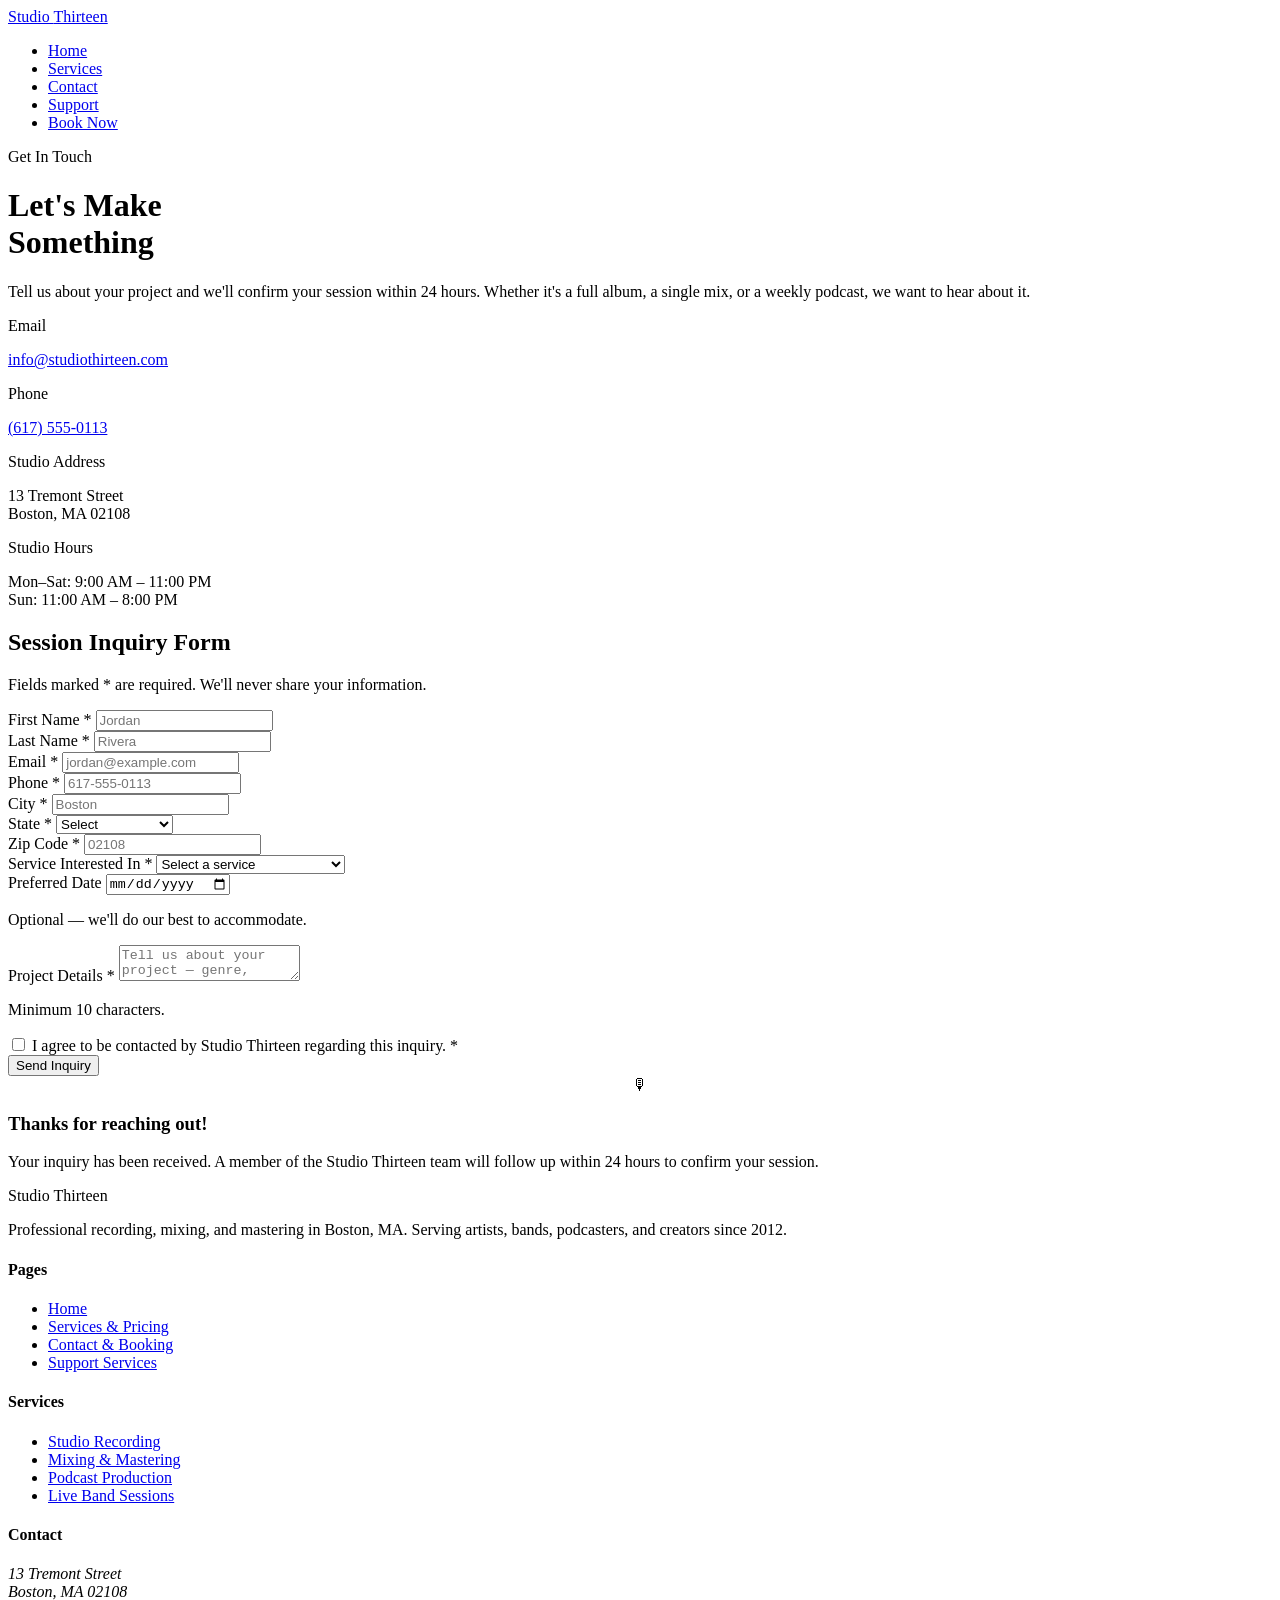
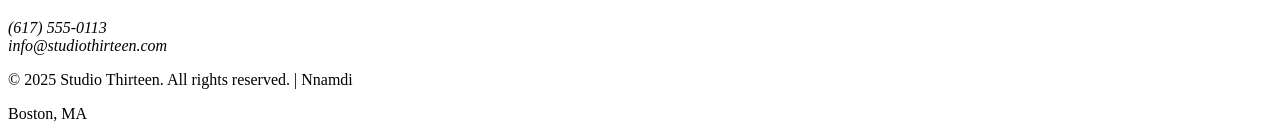
==== contact.html @ 15be1de4 "Add files via upload" ====
<!DOCTYPE html>
<html lang="en">
<head>
  <meta charset="UTF-8" />
  <meta name="viewport" content="width=device-width, initial-scale=1.0" />
  <title>Contact &amp; Booking — Studio Thirteen</title>
  <link rel="stylesheet" href="css/style.css" />
</head>
<body>

  <!-- ===================== NAV ===================== -->
  <nav>
    <div class="nav-inner">
      <a href="index.html" class="nav-logo">Studio <span>Thirteen</span></a>
      <ul>
        <li><a href="index.html">Home</a></li>
        <li><a href="services.html">Services</a></li>
        <li><a href="contact.html" class="active">Contact</a></li>
        <li><a href="support.html">Support</a></li>
        <li><a href="contact.html" class="nav-cta">Book Now</a></li>
      </ul>
    </div>
  </nav>

  <!-- ===================== CONTACT HERO / BACKDROP ===================== -->
  <header class="contact-hero">
    <div class="hero-bg" style="background-image: url('images/CONTACT.jpg');"></div>
    <div class="hero-overlay"></div>

    <div class="contact-hero-content">

      <!-- Intro + contact details -->
      <div class="contact-intro">
        <p class="hero-eyebrow">Get In Touch</p>
        <h1 class="hero-title">Let's Make<br /><span class="accent">Something</span></h1>
        <p class="hero-sub">
          Tell us about your project and we'll confirm your session within 24 hours. Whether it's a full album, a single mix, or a weekly podcast, we want to hear about it.
        </p>

        <div class="contact-details">
          <div class="contact-details-item">
            <p class="contact-details-label">Email</p>
            <a href="mailto:info@studiothirteen.com">info@studiothirteen.com</a>
          </div>
          <div class="contact-details-item">
            <p class="contact-details-label">Phone</p>
            <a href="tel:+16175550113">(617) 555-0113</a>
          </div>
          <div class="contact-details-item">
            <p class="contact-details-label">Studio Address</p>
            <p>13 Tremont Street<br />Boston, MA 02108</p>
          </div>
          <div class="contact-details-item">
            <p class="contact-details-label">Studio Hours</p>
            <p>Mon–Sat: 9:00 AM – 11:00 PM<br />Sun: 11:00 AM – 8:00 PM</p>
          </div>
        </div>
      </div>

      <!-- Contact form card -->
      <div class="contact-form-card">
        <h2>Session Inquiry Form</h2>
        <p class="form-sub">Fields marked <span class="req">*</span> are required. We'll never share your information.</p>

        <form id="contact-form" novalidate>

          <div class="form-row">
            <div class="form-group">
              <label for="first-name">First Name <span class="req">*</span></label>
              <input
                type="text"
                id="first-name"
                name="first-name"
                placeholder="Jordan"
                pattern="[A-Za-z' -]{2,40}"
                title="Enter a first name using letters, spaces, apostrophes, or hyphens only (2–40 characters)."
                required
              />
            </div>
            <div class="form-group">
              <label for="last-name">Last Name <span class="req">*</span></label>
              <input
                type="text"
                id="last-name"
                name="last-name"
                placeholder="Rivera"
                pattern="[A-Za-z' -]{2,40}"
                title="Enter a last name using letters, spaces, apostrophes, or hyphens only (2–40 characters)."
                required
              />
            </div>
          </div>

          <div class="form-row">
            <div class="form-group">
              <label for="email">Email <span class="req">*</span></label>
              <input
                type="email"
                id="email"
                name="email"
                placeholder="jordan@example.com"
                required
              />
            </div>
            <div class="form-group">
              <label for="phone">Phone <span class="req">*</span></label>
              <input
                type="tel"
                id="phone"
                name="phone"
                placeholder="617-555-0113"
                pattern="[0-9]{3}-[0-9]{3}-[0-9]{4}"
                title="Enter a phone number in the format 617-555-0113."
                required
              />
            </div>
          </div>

          <div class="form-row">
            <div class="form-group">
              <label for="city">City <span class="req">*</span></label>
              <input
                type="text"
                id="city"
                name="city"
                placeholder="Boston"
                pattern="[A-Za-z' -]{2,50}"
                title="Enter a city name using letters, spaces, apostrophes, or hyphens only."
                required
              />
            </div>
            <div class="form-group">
              <label for="state">State <span class="req">*</span></label>
              <select id="state" name="state" required>
                <option value="" disabled selected>Select</option>
                <option value="MA">Massachusetts</option>
                <option value="RI">Rhode Island</option>
                <option value="NH">New Hampshire</option>
                <option value="CT">Connecticut</option>
                <option value="ME">Maine</option>
                <option value="VT">Vermont</option>
                <option value="NY">New York</option>
                <option value="OTHER">Other</option>
              </select>
            </div>
            <div class="form-group">
              <label for="zip">Zip Code <span class="req">*</span></label>
              <input
                type="text"
                id="zip"
                name="zip"
                placeholder="02108"
                pattern="[0-9]{5}(-[0-9]{4})?"
                title="Enter a 5-digit zip code, or ZIP+4 (e.g. 02108 or 02108-1234)."
                required
              />
            </div>
          </div>

          <div class="form-row">
            <div class="form-group">
              <label for="service">Service Interested In <span class="req">*</span></label>
              <select id="service" name="service" required>
                <option value="" disabled selected>Select a service</option>
                <option value="recording">Studio Recording Session</option>
                <option value="mixing">Mixing &amp; Mastering</option>
                <option value="vocal">Vocal &amp; Instrument Tracking</option>
                <option value="podcast">Podcast Production</option>
                <option value="live-band">Live Band Session</option>
                <option value="other">Something Else</option>
              </select>
            </div>
            <div class="form-group">
              <label for="pref-date">Preferred Date</label>
              <input type="date" id="pref-date" name="pref-date" />
              <p class="form-hint">Optional — we'll do our best to accommodate.</p>
            </div>
          </div>

          <div class="form-row">
            <div class="form-group full">
              <label for="message">Project Details <span class="req">*</span></label>
              <textarea
                id="message"
                name="message"
                placeholder="Tell us about your project — genre, number of tracks, timeline, anything else we should know."
                minlength="10"
                maxlength="800"
                required
              ></textarea>
              <p class="form-hint">Minimum 10 characters.</p>
            </div>
          </div>

          <div class="form-checkbox">
            <input type="checkbox" id="consent" name="consent" required />
            <label for="consent">I agree to be contacted by Studio Thirteen regarding this inquiry. <span class="req">*</span></label>
          </div>

          <button type="submit" class="btn btn-primary">Send Inquiry</button>
        </form>

        <div class="form-success" id="form-success">
          <div class="why-icon" style="text-align:center;">🎙</div>
          <h3>Thanks for reaching out!</h3>
          <p>Your inquiry has been received. A member of the Studio Thirteen team will follow up within 24 hours to confirm your session.</p>
        </div>
      </div>

    </div>
  </header>

  <!-- ===================== FOOTER ===================== -->
  <footer>
    <div class="footer-inner">
      <div class="footer-brand">
        <p class="nav-logo">Studio <span style="color: var(--color-gold);">Thirteen</span></p>
        <p>Professional recording, mixing, and mastering in Boston, MA. Serving artists, bands, podcasters, and creators since 2012.</p>
      </div>
      <div class="footer-col">
        <h4>Pages</h4>
        <ul>
          <li><a href="index.html">Home</a></li>
          <li><a href="services.html">Services &amp; Pricing</a></li>
          <li><a href="contact.html">Contact &amp; Booking</a></li>
          <li><a href="support.html">Support Services</a></li>
        </ul>
      </div>
      <div class="footer-col">
        <h4>Services</h4>
        <ul>
          <li><a href="services.html">Studio Recording</a></li>
          <li><a href="services.html">Mixing &amp; Mastering</a></li>
          <li><a href="services.html">Podcast Production</a></li>
          <li><a href="services.html">Live Band Sessions</a></li>
        </ul>
      </div>
      <div class="footer-col">
        <h4>Contact</h4>
        <address>
          13 Tremont Street<br />
          Boston, MA 02108<br /><br />
          (617) 555-0113<br />
          info@studiothirteen.com
        </address>
      </div>
    </div>
    <div class="footer-bottom">
      <p>&copy; 2025 Studio Thirteen. All rights reserved. | Nnamdi</p>
      <p>Boston, MA</p>
    </div>
  </footer>

  <!-- ===================== JS: auto-capitalize + submit handling ===================== -->
  <script>
    // Auto-capitalize the first letter of name/city fields as the visitor types.
    // This is a formatting convenience only — actual field VALIDATION is handled
    // entirely by native HTML5 attributes (required, pattern, type, minlength/maxlength).
    ['first-name', 'last-name', 'city'].forEach(function (id) {
      var field = document.getElementById(id);
      field.addEventListener('input', function (e) {
        var val = e.target.value;
        if (val.length > 0) {
          e.target.value = val.charAt(0).toUpperCase() + val.slice(1);
        }
      });
    });

    // Set the minimum selectable date on the date picker to today.
    var prefDate = document.getElementById('pref-date');
    var today = new Date().toISOString().split('T')[0];
    prefDate.setAttribute('min', today);

    // Native HTML5 validation runs automatically on submit. If everything
    // is valid, we intercept just to show a friendly confirmation message
    // in place of the form (no backend is wired up for this class project).
    var form = document.getElementById('contact-form');
    form.addEventListener('submit', function (e) {
      e.preventDefault();
      if (form.checkValidity()) {
        form.style.display = 'none';
        document.getElementById('form-success').classList.add('visible');
      } else {
        form.reportValidity();
      }
    });
  </script>

</body>
</html>
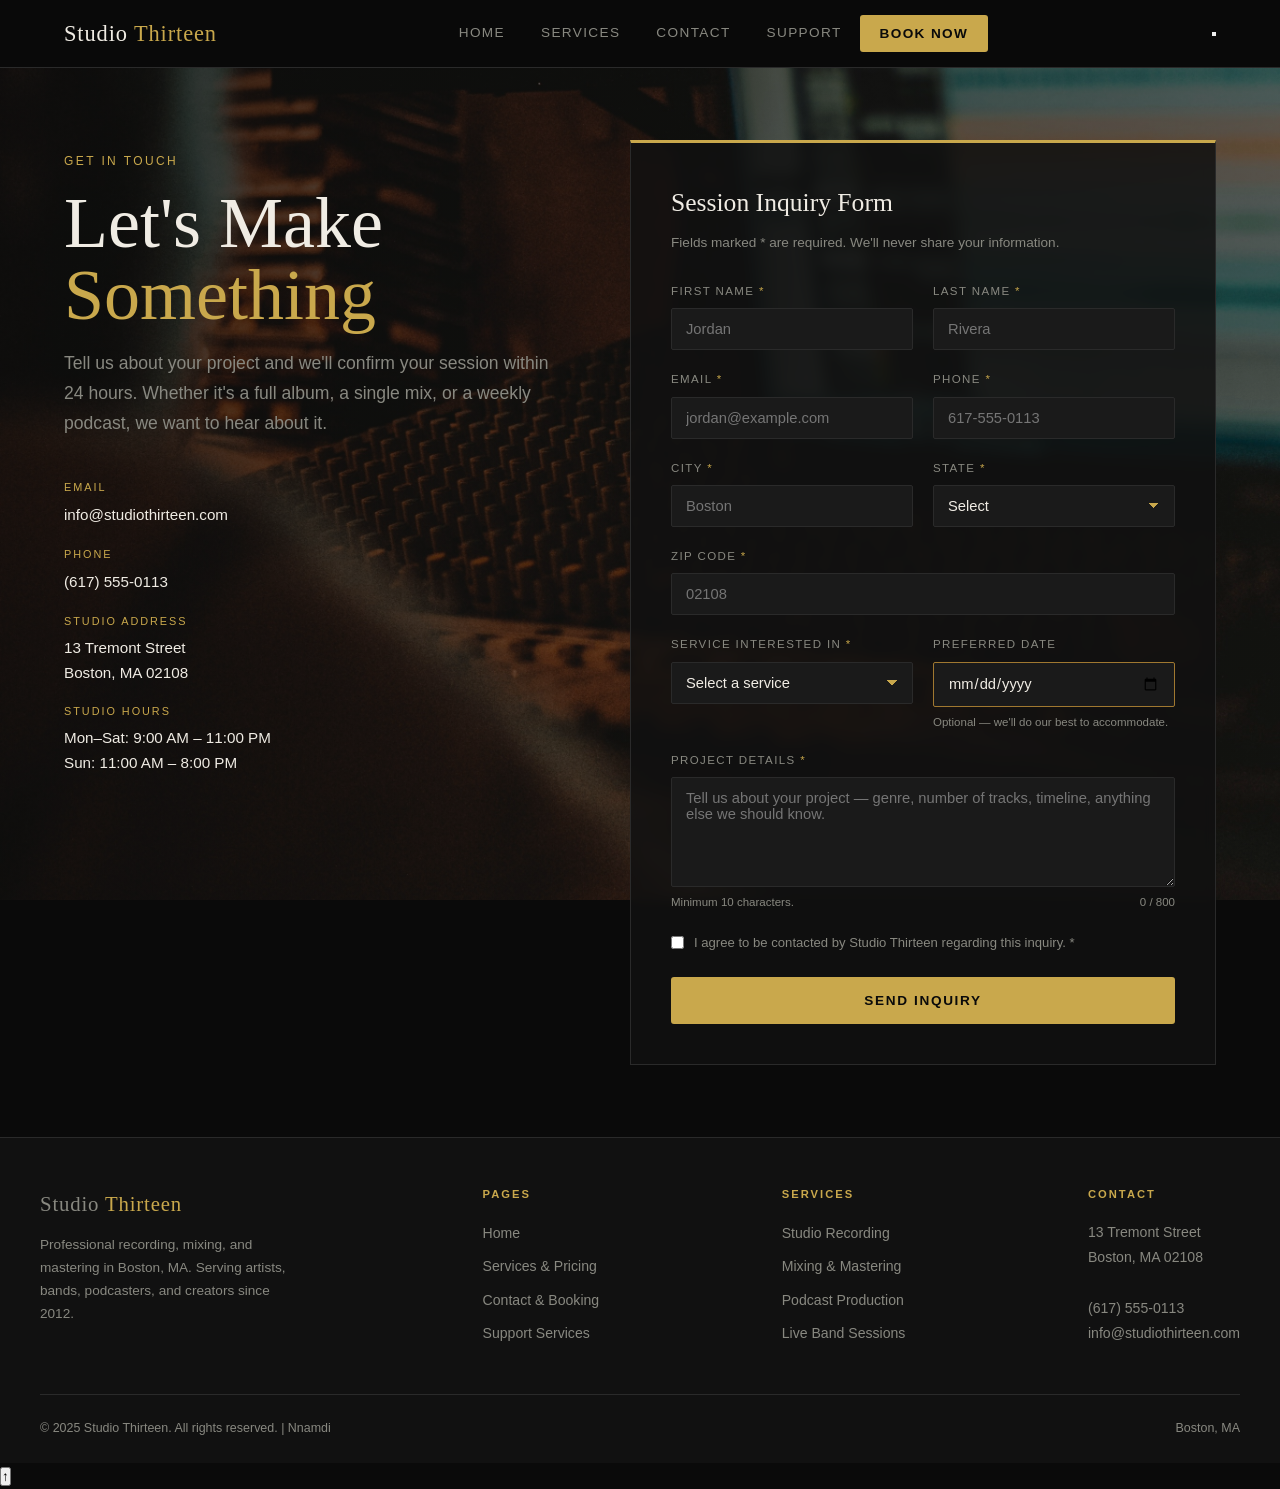
==== commit 9fd5bd27: "Add files via upload" ====
--- a/contact.html
+++ b/contact.html
@@ -15,10 +15,15 @@
       <ul>
         <li><a href="index.html">Home</a></li>
         <li><a href="services.html">Services</a></li>
-        <li><a href="contact.html" class="active">Contact</a></li>
+        <li><a href="contact.html">Contact</a></li>
         <li><a href="support.html">Support</a></li>
         <li><a href="contact.html" class="nav-cta">Book Now</a></li>
       </ul>
+      <button class="nav-toggle" aria-label="Toggle navigation menu" aria-expanded="false">
+        <span></span>
+        <span></span>
+        <span></span>
+      </button>
     </div>
   </nav>
 
@@ -188,7 +193,10 @@
                 maxlength="800"
                 required
               ></textarea>
-              <p class="form-hint">Minimum 10 characters.</p>
+              <p class="form-hint">
+                Minimum 10 characters.
+                <span id="message-count" style="float:right;">0 / 800</span>
+              </p>
             </div>
           </div>
 
@@ -246,10 +254,15 @@
       </div>
     </div>
     <div class="footer-bottom">
-      <p>&copy; 2025 Studio Thirteen. All rights reserved. | Nnamdi</p>
+      <p>&copy; <span id="current-year">2025</span> Studio Thirteen. All rights reserved. | Nnamdi</p>
       <p>Boston, MA</p>
     </div>
   </footer>
+
+  <button id="back-to-top" aria-label="Back to top">↑</button>
+
+  <script src="js/nav.js"></script>
+  <script src="js/site.js"></script>
 
   <!-- ===================== JS: auto-capitalize + submit handling ===================== -->
   <script>
--- a/css/style.css
+++ b/css/style.css
@@ -0,0 +1,1170 @@
+/* ============================================================
+   Studio Thirteen — style.css
+   External stylesheet linked by all pages
+   ============================================================ */
+
+/* ---------- CSS Custom Properties (variables) ---------- */
+:root {
+  --color-bg:        #0a0a0a;
+  --color-surface:   #111111;
+  --color-surface2:  #1a1a1a;
+  --color-border:    #2a2a2a;
+  --color-gold:      #c9a84c;
+  --color-gold-dim:  #a07830;
+  --color-text:      #f0ece4;
+  --color-muted:     #888880;
+  --color-white:     #ffffff;
+
+  --font-display: 'Georgia', serif;
+  --font-body:    'Arial', sans-serif;
+
+  --nav-height: 68px;
+  --max-width:  1200px;
+  --section-pad: 80px 24px;
+}
+
+/* ---------- Reset ---------- */
+*, *::before, *::after {
+  box-sizing: border-box;
+  margin: 0;
+  padding: 0;
+}
+
+html {
+  scroll-behavior: smooth;
+}
+
+body {
+  background-color: var(--color-bg);
+  color: var(--color-text);
+  font-family: var(--font-body);
+  font-size: 16px;
+  line-height: 1.6;
+}
+
+img {
+  display: block;
+  max-width: 100%;
+  height: auto;
+}
+
+a {
+  color: inherit;
+  text-decoration: none;
+}
+
+/* ---------- NAV — unordered list styled with CSS ---------- */
+nav {
+  position: sticky;
+  top: 0;
+  z-index: 100;
+  background-color: rgba(10, 10, 10, 0.96);
+  border-bottom: 1px solid var(--color-border);
+  height: var(--nav-height);
+}
+
+nav .nav-inner {
+  max-width: var(--max-width);
+  margin: 0 auto;
+  padding: 0 24px;
+  height: 100%;
+  display: flex;
+  align-items: center;
+  justify-content: space-between;
+}
+
+nav .nav-logo {
+  font-family: var(--font-display);
+  font-size: 1.4rem;
+  letter-spacing: 0.04em;
+  color: var(--color-text);
+}
+
+nav .nav-logo span {
+  color: var(--color-gold);
+}
+
+/* Nav links as a styled unordered list */
+nav ul {
+  list-style: none;
+  display: flex;
+  gap: 0;
+  align-items: center;
+}
+
+nav ul li a {
+  display: block;
+  padding: 8px 18px;
+  font-size: 0.85rem;
+  letter-spacing: 0.1em;
+  text-transform: uppercase;
+  color: var(--color-muted);
+  border-bottom: 2px solid transparent;
+  transition: color 0.25s ease, border-color 0.25s ease;
+}
+
+/* Interactive hyperlinks using CSS pseudo-classes */
+nav ul li a:hover {
+  color: var(--color-text);
+  border-bottom-color: var(--color-gold);
+}
+
+nav ul li a:focus {
+  outline: 2px solid var(--color-gold);
+  outline-offset: 2px;
+  color: var(--color-text);
+}
+
+nav ul li a.active {
+  color: var(--color-gold);
+  border-bottom-color: var(--color-gold);
+}
+
+nav .nav-cta {
+  background-color: var(--color-gold);
+  color: var(--color-bg) !important;
+  border-radius: 3px;
+  padding: 8px 20px !important;
+  font-weight: bold;
+  border-bottom: none !important;
+  transition: background-color 0.25s ease !important;
+}
+
+nav .nav-cta:hover {
+  background-color: var(--color-white) !important;
+  border-bottom: none !important;
+}
+
+/* ---------- HERO / BANNER ---------- */
+.hero {
+  position: relative;
+  width: 100%;
+  min-height: 88vh;
+  display: flex;
+  align-items: flex-end;
+  overflow: hidden;
+}
+
+.hero-bg {
+  position: absolute;
+  inset: 0;
+  background-size: cover;
+  background-position: center;
+  filter: brightness(0.45);
+  transition: transform 8s ease;
+}
+
+.hero:hover .hero-bg {
+  transform: scale(1.03);
+}
+
+.hero-overlay {
+  position: absolute;
+  inset: 0;
+  background: linear-gradient(
+    to top,
+    rgba(10,10,10,0.95) 0%,
+    rgba(10,10,10,0.3) 60%,
+    transparent 100%
+  );
+}
+
+.hero-content {
+  position: relative;
+  z-index: 2;
+  max-width: var(--max-width);
+  width: 100%;
+  margin: 0 auto;
+  padding: 60px 24px;
+}
+
+.hero-eyebrow {
+  font-size: 0.75rem;
+  letter-spacing: 0.2em;
+  text-transform: uppercase;
+  color: var(--color-gold);
+  margin-bottom: 16px;
+}
+
+.hero-title {
+  font-family: var(--font-display);
+  font-size: clamp(3rem, 8vw, 7rem);
+  line-height: 1.0;
+  font-weight: normal;
+  color: var(--color-text);
+  margin-bottom: 20px;
+}
+
+.hero-title .accent {
+  color: var(--color-gold);
+}
+
+.hero-sub {
+  font-size: 1.1rem;
+  color: var(--color-muted);
+  max-width: 500px;
+  margin-bottom: 36px;
+  line-height: 1.7;
+}
+
+/* Page-level banners (non-hero pages) */
+.page-banner {
+  position: relative;
+  width: 100%;
+  min-height: 320px;
+  display: flex;
+  align-items: flex-end;
+  overflow: hidden;
+}
+
+.page-banner .hero-bg {
+  filter: brightness(0.3);
+}
+
+.page-banner .hero-content {
+  padding: 40px 24px;
+}
+
+.page-banner .hero-title {
+  font-size: clamp(2rem, 5vw, 4rem);
+}
+
+/* ---------- BUTTONS ---------- */
+.btn {
+  display: inline-block;
+  padding: 14px 32px;
+  font-size: 0.85rem;
+  letter-spacing: 0.12em;
+  text-transform: uppercase;
+  font-weight: bold;
+  border-radius: 3px;
+  cursor: pointer;
+  transition: all 0.25s ease;
+}
+
+.btn-primary {
+  background-color: var(--color-gold);
+  color: var(--color-bg);
+  border: 2px solid var(--color-gold);
+}
+
+.btn-primary:hover {
+  background-color: transparent;
+  color: var(--color-gold);
+}
+
+.btn-outline {
+  background-color: transparent;
+  color: var(--color-text);
+  border: 2px solid var(--color-border);
+}
+
+.btn-outline:hover {
+  border-color: var(--color-gold);
+  color: var(--color-gold);
+}
+
+/* ---------- SECTION UTILITIES ---------- */
+.section {
+  padding: var(--section-pad);
+}
+
+.section-inner {
+  max-width: var(--max-width);
+  margin: 0 auto;
+}
+
+.section-label {
+  font-size: 0.7rem;
+  letter-spacing: 0.2em;
+  text-transform: uppercase;
+  color: var(--color-gold);
+  margin-bottom: 12px;
+}
+
+.section-title {
+  font-family: var(--font-display);
+  font-size: clamp(1.8rem, 4vw, 3rem);
+  font-weight: normal;
+  color: var(--color-text);
+  margin-bottom: 16px;
+  line-height: 1.2;
+}
+
+.section-body {
+  color: var(--color-muted);
+  max-width: 600px;
+  margin-bottom: 48px;
+  line-height: 1.8;
+}
+
+.divider {
+  width: 48px;
+  height: 2px;
+  background-color: var(--color-gold);
+  margin: 20px 0 40px;
+}
+
+/* ---------- HOME: STATS BAR ---------- */
+.stats-bar {
+  background-color: var(--color-surface);
+  border-top: 1px solid var(--color-border);
+  border-bottom: 1px solid var(--color-border);
+  padding: 32px 24px;
+}
+
+.stats-bar .section-inner {
+  display: flex;
+  justify-content: space-around;
+  flex-wrap: wrap;
+  gap: 24px;
+  text-align: center;
+}
+
+.stat-item .stat-number {
+  font-family: var(--font-display);
+  font-size: 2.4rem;
+  color: var(--color-gold);
+  line-height: 1;
+  margin-bottom: 6px;
+}
+
+.stat-item .stat-label {
+  font-size: 0.75rem;
+  letter-spacing: 0.15em;
+  text-transform: uppercase;
+  color: var(--color-muted);
+}
+
+/* ---------- HOME: FEATURE CARDS (Flexbox) ---------- */
+.features-grid {
+  display: flex;
+  flex-wrap: wrap;
+  gap: 2px;
+  margin-top: 48px;
+}
+
+.feature-card {
+  flex: 1 1 280px;
+  position: relative;
+  overflow: hidden;
+  min-height: 360px;
+  background-color: var(--color-surface);
+}
+
+.feature-card img {
+  width: 100%;
+  height: 100%;
+  object-fit: cover;
+  position: absolute;
+  inset: 0;
+  filter: brightness(0.4);
+  transition: filter 0.4s ease, transform 0.6s ease;
+}
+
+.feature-card:hover img {
+  filter: brightness(0.55);
+  transform: scale(1.04);
+}
+
+.feature-card-content {
+  position: relative;
+  z-index: 2;
+  height: 100%;
+  min-height: 360px;
+  display: flex;
+  flex-direction: column;
+  justify-content: flex-end;
+  padding: 28px 24px;
+  background: linear-gradient(to top, rgba(10,10,10,0.9) 0%, transparent 60%);
+}
+
+.feature-card-label {
+  font-size: 0.65rem;
+  letter-spacing: 0.2em;
+  text-transform: uppercase;
+  color: var(--color-gold);
+  margin-bottom: 8px;
+}
+
+.feature-card-title {
+  font-family: var(--font-display);
+  font-size: 1.4rem;
+  color: var(--color-text);
+  margin-bottom: 10px;
+}
+
+.feature-card-desc {
+  font-size: 0.85rem;
+  color: var(--color-muted);
+  line-height: 1.6;
+}
+
+/* ---------- HOME: WHY CHOOSE US ---------- */
+.why-grid {
+  display: flex;
+  flex-wrap: wrap;
+  gap: 32px;
+  margin-top: 16px;
+}
+
+.why-item {
+  flex: 1 1 240px;
+}
+
+.why-icon {
+  font-size: 1.8rem;
+  margin-bottom: 14px;
+}
+
+.why-item h3 {
+  font-family: var(--font-display);
+  font-size: 1.1rem;
+  color: var(--color-text);
+  margin-bottom: 10px;
+  font-weight: normal;
+}
+
+.why-item p {
+  font-size: 0.9rem;
+  color: var(--color-muted);
+  line-height: 1.8;
+}
+
+/* ---------- HOME: CTA BAND ---------- */
+.cta-band {
+  background-color: var(--color-surface);
+  border-top: 1px solid var(--color-border);
+  border-bottom: 1px solid var(--color-border);
+  padding: 64px 24px;
+  text-align: center;
+}
+
+.cta-band .section-title {
+  margin-bottom: 12px;
+}
+
+.cta-band p {
+  color: var(--color-muted);
+  margin-bottom: 32px;
+  font-size: 1rem;
+}
+
+/* ---------- SERVICES PAGE: SERVICE SECTIONS ---------- */
+.service-section {
+  padding: 72px 24px;
+  border-bottom: 1px solid var(--color-border);
+}
+
+.service-section:nth-child(even) {
+  background-color: var(--color-surface);
+}
+
+.service-layout {
+  max-width: var(--max-width);
+  margin: 0 auto;
+  display: flex;
+  align-items: center;
+  gap: 60px;
+  flex-wrap: wrap;
+}
+
+.service-layout.reverse {
+  flex-direction: row-reverse;
+}
+
+.service-text {
+  flex: 1 1 340px;
+}
+
+.service-text h2 {
+  font-family: var(--font-display);
+  font-size: clamp(1.6rem, 3vw, 2.4rem);
+  font-weight: normal;
+  color: var(--color-text);
+  margin-bottom: 16px;
+  line-height: 1.2;
+}
+
+.service-text p {
+  color: var(--color-muted);
+  line-height: 1.8;
+  margin-bottom: 16px;
+  font-size: 0.95rem;
+}
+
+.service-text .rate-tag {
+  display: inline-block;
+  background-color: var(--color-surface2);
+  border: 1px solid var(--color-border);
+  border-left: 3px solid var(--color-gold);
+  padding: 10px 18px;
+  font-size: 0.85rem;
+  color: var(--color-gold);
+  letter-spacing: 0.05em;
+  margin-top: 8px;
+}
+
+.service-image {
+  flex: 1 1 380px;
+  overflow: hidden;
+  border-radius: 2px;
+}
+
+.service-image img {
+  width: 100%;
+  height: 320px;
+  object-fit: cover;
+  display: block;
+  transition: transform 0.5s ease;
+}
+
+.service-image:hover img {
+  transform: scale(1.03);
+}
+
+/* ---------- SERVICES PAGE: PRICING TABLE ---------- */
+.pricing-section {
+  padding: var(--section-pad);
+  background-color: var(--color-surface);
+}
+
+.pricing-section .section-inner {
+  max-width: var(--max-width);
+  margin: 0 auto;
+}
+
+/* Responsive, border-free pricing table */
+.pricing-table {
+  width: 100%;
+  border-collapse: collapse;
+  margin-top: 8px;
+}
+
+.pricing-table thead tr {
+  border-bottom: 1px solid var(--color-gold);
+}
+
+.pricing-table th {
+  text-align: left;
+  padding: 12px 16px;
+  font-size: 0.7rem;
+  letter-spacing: 0.18em;
+  text-transform: uppercase;
+  color: var(--color-gold);
+  font-weight: normal;
+  background: transparent;
+  border: none;
+}
+
+.pricing-table td {
+  padding: 18px 16px;
+  font-size: 0.92rem;
+  border: none;
+  border-bottom: 1px solid var(--color-border);
+  vertical-align: top;
+}
+
+.pricing-table td:first-child {
+  color: var(--color-text);
+  font-weight: bold;
+  font-size: 0.95rem;
+}
+
+.pricing-table td:nth-child(2) {
+  color: var(--color-muted);
+}
+
+.pricing-table td:last-child {
+  color: var(--color-gold);
+  font-weight: bold;
+  white-space: nowrap;
+}
+
+.pricing-table tbody tr:hover {
+  background-color: var(--color-surface2);
+}
+
+/* ---------- SERVICES PAGE: ENGINEER BIOS ---------- */
+.bios-grid {
+  display: flex;
+  flex-wrap: wrap;
+  gap: 24px;
+  margin-top: 16px;
+}
+
+.bio-card {
+  flex: 1 1 260px;
+  background-color: var(--color-surface2);
+  border: 1px solid var(--color-border);
+  padding: 28px 24px;
+}
+
+.bio-card h3 {
+  font-family: var(--font-display);
+  font-size: 1.1rem;
+  color: var(--color-text);
+  font-weight: normal;
+  margin-bottom: 4px;
+}
+
+.bio-card .bio-role {
+  font-size: 0.72rem;
+  letter-spacing: 0.15em;
+  text-transform: uppercase;
+  color: var(--color-gold);
+  margin-bottom: 14px;
+}
+
+.bio-card p {
+  font-size: 0.88rem;
+  color: var(--color-muted);
+  line-height: 1.7;
+}
+
+/* ---------- FOOTER ---------- */
+footer {
+  background-color: var(--color-surface);
+  border-top: 1px solid var(--color-border);
+  padding: 48px 24px 24px;
+}
+
+.footer-inner {
+  max-width: var(--max-width);
+  margin: 0 auto;
+  display: flex;
+  flex-wrap: wrap;
+  gap: 40px;
+  justify-content: space-between;
+  margin-bottom: 40px;
+}
+
+.footer-brand .nav-logo {
+  font-family: var(--font-display);
+  font-size: 1.3rem;
+  letter-spacing: 0.04em;
+  margin-bottom: 12px;
+}
+
+.footer-brand p {
+  font-size: 0.85rem;
+  color: var(--color-muted);
+  max-width: 260px;
+  line-height: 1.7;
+}
+
+.footer-col h4 {
+  font-size: 0.7rem;
+  letter-spacing: 0.18em;
+  text-transform: uppercase;
+  color: var(--color-gold);
+  margin-bottom: 16px;
+}
+
+.footer-col ul {
+  list-style: none;
+}
+
+.footer-col ul li {
+  margin-bottom: 8px;
+}
+
+.footer-col ul li a {
+  font-size: 0.88rem;
+  color: var(--color-muted);
+  transition: color 0.2s ease;
+}
+
+.footer-col ul li a:hover {
+  color: var(--color-text);
+}
+
+.footer-col address {
+  font-style: normal;
+  font-size: 0.88rem;
+  color: var(--color-muted);
+  line-height: 1.8;
+}
+
+.footer-bottom {
+  max-width: var(--max-width);
+  margin: 0 auto;
+  padding-top: 24px;
+  border-top: 1px solid var(--color-border);
+  display: flex;
+  justify-content: space-between;
+  align-items: center;
+  flex-wrap: wrap;
+  gap: 12px;
+}
+
+.footer-bottom p {
+  font-size: 0.78rem;
+  color: var(--color-muted);
+}
+
+/* ============================================================
+   CONTACT PAGE — full-bleed backdrop + floating form card
+   ============================================================ */
+.contact-hero {
+  position: relative;
+  width: 100%;
+  min-height: calc(100vh - var(--nav-height));
+  display: flex;
+  align-items: center;
+  overflow: hidden;
+}
+
+.contact-hero .hero-bg {
+  background-attachment: fixed;
+  filter: brightness(0.85);
+}
+
+.contact-hero .hero-overlay {
+  background: linear-gradient(
+    110deg,
+    rgba(10,10,10,0.75) 0%,
+    rgba(10,10,10,0.55) 40%,
+    rgba(10,10,10,0.20) 100%
+  );
+}
+
+.contact-hero-content {
+  position: relative;
+  z-index: 2;
+  max-width: var(--max-width);
+  width: 100%;
+  margin: 0 auto;
+  padding: 72px 24px;
+  display: flex;
+  gap: 60px;
+  flex-wrap: wrap;
+  align-items: flex-start;
+}
+
+.contact-intro {
+  flex: 1 1 340px;
+  padding-top: 12px;
+}
+
+.contact-intro .hero-title {
+  font-size: clamp(2.6rem, 6vw, 4.5rem);
+  margin-bottom: 18px;
+}
+
+.contact-details {
+  margin-top: 40px;
+  display: flex;
+  flex-direction: column;
+  gap: 18px;
+}
+
+.contact-details-item .contact-details-label {
+  font-size: 0.68rem;
+  letter-spacing: 0.18em;
+  text-transform: uppercase;
+  color: var(--color-gold);
+  margin-bottom: 6px;
+}
+
+.contact-details-item p,
+.contact-details-item a {
+  font-size: 0.95rem;
+  color: var(--color-text);
+  line-height: 1.6;
+}
+
+.contact-details-item a:hover {
+  color: var(--color-gold);
+}
+
+/* ---------- FORM CARD ---------- */
+.contact-form-card {
+  flex: 1 1 420px;
+  background-color: rgba(17, 17, 17, 0.85);
+  border: 1px solid var(--color-border);
+  border-top: 3px solid var(--color-gold);
+  padding: 40px;
+  backdrop-filter: blur(6px);
+  -webkit-backdrop-filter: blur(6px);
+}
+
+.contact-form-card h2 {
+  font-family: var(--font-display);
+  font-size: 1.6rem;
+  font-weight: normal;
+  color: var(--color-text);
+  margin-bottom: 8px;
+}
+
+.contact-form-card .form-sub {
+  font-size: 0.85rem;
+  color: var(--color-muted);
+  margin-bottom: 28px;
+}
+
+.form-row {
+  display: flex;
+  gap: 20px;
+  flex-wrap: wrap;
+  margin-bottom: 20px;
+}
+
+.form-group {
+  flex: 1 1 200px;
+  display: flex;
+  flex-direction: column;
+}
+
+.form-group.full {
+  flex: 1 1 100%;
+}
+
+.form-group label {
+  font-size: 0.72rem;
+  letter-spacing: 0.12em;
+  text-transform: uppercase;
+  color: var(--color-muted);
+  margin-bottom: 8px;
+}
+
+.form-group label .req {
+  color: var(--color-gold);
+}
+
+.form-group input,
+.form-group select,
+.form-group textarea {
+  background-color: var(--color-surface2);
+  border: 1px solid var(--color-border);
+  color: var(--color-text);
+  font-family: var(--font-body);
+  font-size: 0.92rem;
+  padding: 12px 14px;
+  border-radius: 2px;
+  transition: border-color 0.2s ease, background-color 0.2s ease;
+}
+
+.form-group select {
+  appearance: none;
+  -webkit-appearance: none;
+  background-image: linear-gradient(45deg, transparent 50%, var(--color-gold) 50%),
+                     linear-gradient(135deg, var(--color-gold) 50%, transparent 50%);
+  background-position: calc(100% - 20px) center, calc(100% - 15px) center;
+  background-size: 5px 5px, 5px 5px;
+  background-repeat: no-repeat;
+}
+
+.form-group textarea {
+  resize: vertical;
+  min-height: 110px;
+}
+
+.form-group input:focus,
+.form-group select:focus,
+.form-group textarea:focus {
+  outline: none;
+  border-color: var(--color-gold);
+  background-color: #202020;
+}
+
+/* HTML5 validity states */
+.form-group input:invalid:not(:placeholder-shown),
+.form-group textarea:invalid:not(:placeholder-shown) {
+  border-color: #b5453f;
+}
+
+.form-group input:valid:not(:placeholder-shown),
+.form-group textarea:valid:not(:placeholder-shown) {
+  border-color: var(--color-gold-dim);
+}
+
+.form-hint {
+  font-size: 0.72rem;
+  color: var(--color-muted);
+  margin-top: 6px;
+}
+
+.form-checkbox {
+  display: flex;
+  align-items: flex-start;
+  gap: 10px;
+  margin-bottom: 24px;
+}
+
+.form-checkbox input {
+  margin-top: 4px;
+  accent-color: var(--color-gold);
+}
+
+.form-checkbox label {
+  font-size: 0.82rem;
+  color: var(--color-muted);
+  line-height: 1.6;
+  text-transform: none;
+  letter-spacing: normal;
+}
+
+.contact-form-card button[type="submit"] {
+  width: 100%;
+  border: 2px solid var(--color-gold);
+  background-color: var(--color-gold);
+  cursor: pointer;
+  font-family: var(--font-body);
+}
+
+.form-success {
+  display: none;
+  text-align: center;
+  padding: 20px 0;
+}
+
+.form-success.visible {
+  display: block;
+}
+
+.form-success .why-icon {
+  margin-bottom: 12px;
+}
+
+.form-success h3 {
+  font-family: var(--font-display);
+  font-size: 1.4rem;
+  color: var(--color-gold);
+  font-weight: normal;
+  margin-bottom: 10px;
+}
+
+.form-success p {
+  color: var(--color-muted);
+  font-size: 0.9rem;
+  line-height: 1.7;
+}
+
+/* ============================================================
+   SUPPORT PAGE — numbered categories + image-styled lists
+   ============================================================ */
+.support-categories {
+  list-style: none;
+  counter-reset: support-counter;
+  margin-top: 16px;
+}
+
+.support-category {
+  counter-increment: support-counter;
+  display: flex;
+  gap: 48px;
+  flex-wrap: wrap;
+  align-items: flex-start;
+  padding: 56px 0;
+  border-bottom: 1px solid var(--color-border);
+}
+
+.support-category:first-child {
+  padding-top: 8px;
+}
+
+.support-category:last-child {
+  border-bottom: none;
+}
+
+.support-category-media {
+  flex: 1 1 320px;
+  position: relative;
+  overflow: hidden;
+  min-height: 260px;
+  border-radius: 2px;
+}
+
+.support-category-media img {
+  width: 100%;
+  height: 100%;
+  min-height: 260px;
+  object-fit: cover;
+  transition: transform 0.5s ease;
+}
+
+.support-category-media:hover img {
+  transform: scale(1.03);
+}
+
+.support-category-body {
+  flex: 1 1 420px;
+}
+
+.support-category-body::before {
+  content: counter(support-counter, decimal-leading-zero);
+  display: block;
+  font-family: var(--font-display);
+  font-size: 0.85rem;
+  letter-spacing: 0.2em;
+  color: var(--color-gold);
+  margin-bottom: 10px;
+}
+
+.support-category-body h2 {
+  font-family: var(--font-display);
+  font-size: clamp(1.5rem, 3vw, 2.1rem);
+  font-weight: normal;
+  color: var(--color-text);
+  margin-bottom: 14px;
+}
+
+.support-category-body > p {
+  color: var(--color-muted);
+  line-height: 1.8;
+  margin-bottom: 24px;
+  font-size: 0.95rem;
+}
+
+.hours-label {
+  font-size: 0.68rem;
+  letter-spacing: 0.18em;
+  text-transform: uppercase;
+  color: var(--color-muted);
+  margin-bottom: 12px;
+}
+
+/* Image-styled unordered list: gold diamond marker via SVG bullet */
+.hours-list {
+  list-style: none;
+  display: flex;
+  flex-direction: column;
+  gap: 10px;
+}
+
+.hours-list li {
+  position: relative;
+  padding-left: 26px;
+  font-size: 0.92rem;
+  color: var(--color-text);
+  background-image: url("data:image/svg+xml;utf8,<svg xmlns='http://www.w3.org/2000/svg' width='12' height='12' viewBox='0 0 12 12'><path d='M6 0L12 6L6 12L0 6Z' fill='%23c9a84c'/></svg>");
+  background-repeat: no-repeat;
+  background-position: left center;
+  background-size: 10px 10px;
+}
+
+.hours-list li span.day {
+  color: var(--color-gold);
+  font-weight: bold;
+  margin-right: 6px;
+}
+
+/* ---------- LOCAL RESOURCES ---------- */
+.local-resources {
+  background-color: var(--color-surface);
+  border-top: 1px solid var(--color-border);
+}
+
+.local-resources ul {
+  list-style: none;
+  display: flex;
+  flex-wrap: wrap;
+  gap: 16px;
+  margin-top: 8px;
+}
+
+.local-resources ul li a {
+  display: inline-block;
+  padding: 12px 22px;
+  border: 1px solid var(--color-border);
+  font-size: 0.85rem;
+  color: var(--color-text);
+  transition: border-color 0.2s ease, color 0.2s ease;
+}
+
+.local-resources ul li a:hover {
+  border-color: var(--color-gold);
+  color: var(--color-gold);
+}
+
+/* ---------- RESPONSIVE ---------- */
+@media (max-width: 768px) {
+  :root {
+    --section-pad: 52px 16px;
+  }
+
+  nav ul {
+    display: none; /* mobile nav could be enhanced with JS toggle */
+  }
+
+  nav .nav-inner {
+    justify-content: center;
+  }
+
+  .hero {
+    min-height: 70vh;
+  }
+
+  .service-layout,
+  .service-layout.reverse {
+    flex-direction: column;
+  }
+
+  .service-image img {
+    height: 220px;
+  }
+
+  .pricing-table th:nth-child(2),
+  .pricing-table td:nth-child(2) {
+    display: none; /* hide description on small screens */
+  }
+
+  .contact-hero {
+    min-height: auto;
+  }
+
+  .contact-hero .hero-bg {
+    background-attachment: scroll;
+  }
+
+  .contact-hero-content {
+    padding: 48px 16px;
+  }
+
+  .contact-form-card {
+    padding: 28px 22px;
+  }
+
+  .form-row {
+    gap: 0;
+  }
+
+  .support-category {
+    flex-direction: column;
+    padding: 40px 0;
+  }
+
+  .support-category-media,
+  .support-category-media img {
+    min-height: 220px;
+  }
+
+  .footer-inner {
+    flex-direction: column;
+    gap: 28px;
+  }
+
+  .footer-bottom {
+    flex-direction: column;
+    text-align: center;
+  }
+
+  .stats-bar .section-inner {
+    gap: 32px;
+  }
+}
+
+@media (max-width: 480px) {
+  .feature-card {
+    flex: 1 1 100%;
+  }
+
+  .why-item {
+    flex: 1 1 100%;
+  }
+
+  .bio-card {
+    flex: 1 1 100%;
+  }
+}
